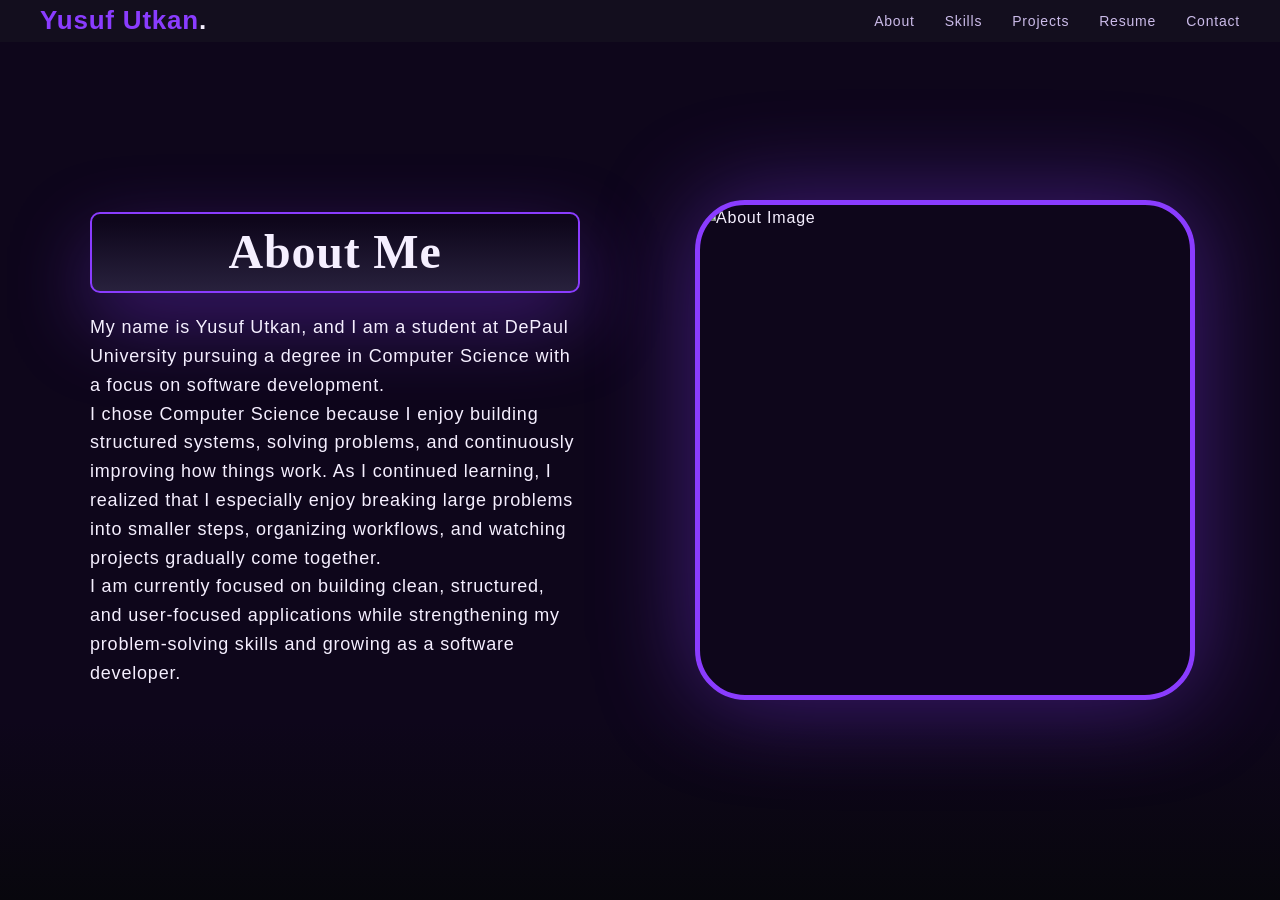
==== about.html @ c804ce98 "Added about.css and Modified about.html" ====
<!DOCTYPE html>
<html lang="en">

<head>
    <meta charset="UTF-8">
    <meta name="viewport" content="width=device-width, initial-scale=1.0">
    <title>Final Project</title>
    <link rel="stylesheet" href="css/style.css">
    <link rel="stylesheet" href="css/about.css">
    <link rel="stylesheet" href="https://cdnjs.cloudflare.com/ajax/libs/font-awesome/6.0.0-beta3/css/all.min.css" />
</head>

<body>
    <nav>
        <h1 class="nav-name"><a href="index.html">Yusuf Utkan<span>.</span></a></h1>
        <ul class="nav-links">
            <li><a href="about.html">About</a></li>
            <li><a href="skills.html">Skills</a></li>
            <li><a href="projects.html">Projects</a></li>
            <li><a href="resume.html">Resume</a></li>
            <li><a href="contact.html">Contact</a></li>
        </ul>
    </nav>
    <div class="container">
        <div class="grid">
            <div class="about-text">
                <h2 class="about-heading">About <span>Me</span></h2>
                <p>
                    My name is Yusuf Utkan, and I am a student at DePaul University pursuing a degree in Computer
                    Science with a focus on software development.
                    <br>
                    I chose Computer Science because I enjoy building structured systems, solving problems, and
                    continuously improving how things work. As I continued learning, I realized that I especially enjoy
                    breaking large problems into smaller steps, organizing workflows, and watching projects gradually
                    come together.
                    <br>
                    I am currently focused on building clean, structured, and user-focused applications while
                    strengthening my problem-solving skills and growing as a software developer.
                </p>
            </div>
            <div class="about-image">
                <img src="images/profile photo.jpeg" alt="About Image">
            </div>
        </div>
</body>

</html>
---- css/style.css ----
* {
  margin: 0;
  padding: 0;
  box-sizing: border-box;
}

html {
  scroll-behavior: smooth;
}

:root {
  --bg-color: #0e061b;
  --bg-color-2: #08070d;
  --surface-color: #15111f;
  --surface-2: #28213d;
  --text-color: #f5efff;
  --muted-text: #cbbbe9;
  --accent-color: #8a3cff;
  --accent-hover: #ab74ff;
  --border-color: #2b223d;
}

@font-face {
  font-family: "Satoshi Variable";
  src: url("../fonts/Satoshi-Variable.ttf") format("truetype");
  font-weight: 100 900;
  font-style: normal;
}

@font-face {
  font-family: "Clash Display";
  src: url("../fonts/ClashDisplay-Variable.ttf") format("truetype");
  font-weight: 100 900;
  font-style: normal;
}

body {
  font-family: "Satoshi Variable", sans-serif;
  letter-spacing: 0.05em;
  background-color: var(--bg-color);
  color: var(--text-color);
  line-height: 1.6;
  min-height: 100vh;
}

nav {
  display: flex;
  position: fixed;
  top: 0;
  width: 100%;
  justify-content: space-between;
  align-items: center;
  padding: 0 40px;
  background-color: #15111fe0;
}

nav .nav-links {
  display: flex;
  margin-left: 10px;
  gap: 30px;
  list-style: none;
}

nav .nav-links a {
  font-family: "Satoshi Variable", sans-serif;
  font-size: 14px;
  display: inline-block;
  text-wrap: nowrap;
  text-decoration: none;
  color: var(--muted-text);
  transition: color 0.3s ease;
}

nav .nav-links a:hover {
  color: var(--text-color);
  transform: scale(1.15);
}
.nav-name a {
  font-family: "Satoshi Variable", sans-serif;
  font-size: 26px;
  text-decoration: none;
  color: var(--accent-color);
}

.nav-name a span {
  color: var(--text-color);
}

/* --- Hero Section --- */

.container {
  background: linear-gradient(
    180deg,
    var(--bg-color) 0%,
    var(--bg-color) 80%,
    var(--bg-color-2) 100%
  );
  display: flex;
  flex-direction: column;
  align-items: center;
  justify-content: center;
  min-height: 100vh;
  padding: 0 50px;
}

.grid {
  display: grid;
  grid-template-columns: 1fr 1fr;
  gap: 40px;
  align-items: center;
}

.image img {
  width: 100%;
  border-radius: 20px;
  box-shadow: 0 0 100px #8a3cff6a;
  border: 5px solid var(--accent-color);
}

.hero {
  display: flex;
  flex-direction: column;
  border-left: 5px solid var(--border-color);
  padding-left: 40px;
}

.hero-eyebrow {
  font-size: 22px;
  color: var(--text-color);
  margin-bottom: 10px;
}

.hero h1 {
  font-family: "Clash Display", serif;
  font-size: 60px;
  margin-bottom: 20px;
}

.hero h1 span {
  color: var(--accent-color);
}

.hero-text {
  font-size: 18px;
  color: var(--muted-text);
  margin-bottom: 30px;
}

.hero-buttons {
  display: flex;
  gap: 20px;
}

.primary-button {
  padding: 12px 30px;
  background-color: var(--accent-color);
  color: var(--text-color);
  text-decoration: none;
  border-radius: 5px;
  transition: background-color 0.3s ease;
}

.secondary-button {
  padding: 12px 30px;
  background-color: transparent;
  color: var(--text-color);
  text-decoration: none;
  border: 2px solid var(--accent-color);
  border-radius: 5px;
  transition:
    background-color 0.3s ease,
    color 0.3s ease;
}

.primary-button:hover {
  background-color: var(--accent-hover);
}

.secondary-button:hover {
  background-color: var(--text-color);
  color: var(--bg-color);
  border-color: var(--bg-color);
}

.primary-button:active,
.secondary-button:active {
  transform: scale(0.95);
}

/* --- Skills Teaser Section --- */

.container-2 {
  display: flex;
  background: linear-gradient(
    180deg,
    var(--bg-color-2) 0%,
    var(--bg-color-2) 80%,
    var(--bg-color) 100%
  );
  flex-direction: column;
  align-items: center;
  justify-content: center;
  min-height: 100vh;
  padding: 0 60px;
}

.grid-2 {
  display: grid;
  grid-template-columns: 1fr 1fr;
  gap: 40px;
  align-items: center;
}

.skills-image img {
  width: 100%;
  height: 450px;
  border-radius: 20px;
  box-shadow: 0 0 100px #8a3cff6a;
  border: 5px solid var(--accent-color);
}

.skills-section {
  display: flex;
  flex-direction: column;
  border-right: 5px solid var(--border-color);
  padding: 0 40px;
  gap: 20px;
}

.skills-section h2 {
  font-family: "Clash Display", serif;
  font-size: 58px;
}

.skills-section h2 span {
  color: var(--accent-color);
}

.skills-description {
  font-size: 20px;
  color: var(--muted-text);
}

.skills-list {
  display: flex;
  flex-wrap: wrap;
  list-style: none;
  gap: 15px;
}

.skills-buttons {
  display: flex;
  flex-wrap: wrap;
  gap: 15px;
}

.skills-list li {
  background-color: var(--bg-color-2);
  padding: 10px 20px;
  border: 2px dashed var(--border-color);
  border-radius: 5px;
  color: var(--text-color);
  font-size: 18px;
  cursor: default;
}

.skills-list .purple {
  border: 2px solid var(--accent-color);
  border-bottom: 5px solid var(--accent-color);
  color: var(--accent-color);
}

.skills-button {
  padding: 12px 30px;
  margin-top: 20px;
  background-color: var(--accent-color);
  color: var(--text-color);
  text-decoration: none;
  border-radius: 5px;
  width: fit-content;
  transition: background-color 0.3s ease;
}

/* Footer Section */

footer {
  background-color: var(--surface-2);
  text-align: center;
  padding: 20px 0 0 0;
}

footer p {
  color: var(--muted-text);
  font-size: 14px;
}

footer .social {
  margin-top: 10px;
  display: flex;
  justify-content: center;
  padding-bottom: 0;
  gap: 20px;
}

footer .social a {
  color: var(--text-color);
  font-size: 38px;
  text-decoration: none;
  transition: color 0.3s ease;
}

footer #github:hover {
  color: #4e4e4e;
}

footer #linkedin:hover {
  color: #0077b5;
}

footer #mail:hover {
  color: #ff9a9a;
}
---- css/about.css ----
.about-text {
  display: flex;
  flex-direction: column;
  padding: 0 40px;
  gap: 20px;
}

.about-text h2 {
  font-family: "Clash Display", serif;
  font-size: 48px;
  background: linear-gradient(180deg,var(--bg-color) 10%,var(--surface-2));
  padding: 0 20px;
  border: 2px solid var(--accent-color);
  text-align: center;
  border-radius: 10px;
  box-shadow: 0 30px 80px #8a3cff59;
}

.about-text p {
  font-size: 18px;
  color: var(--text-color);
}


.about-image img {
  display: flex;
  margin: 0 auto;
  width: 500px;
  height: 500px;
  border-radius: 50px;
  box-shadow: 0 0 100px #8a3cff6a;
  border: 5px solid var(--accent-color);
}
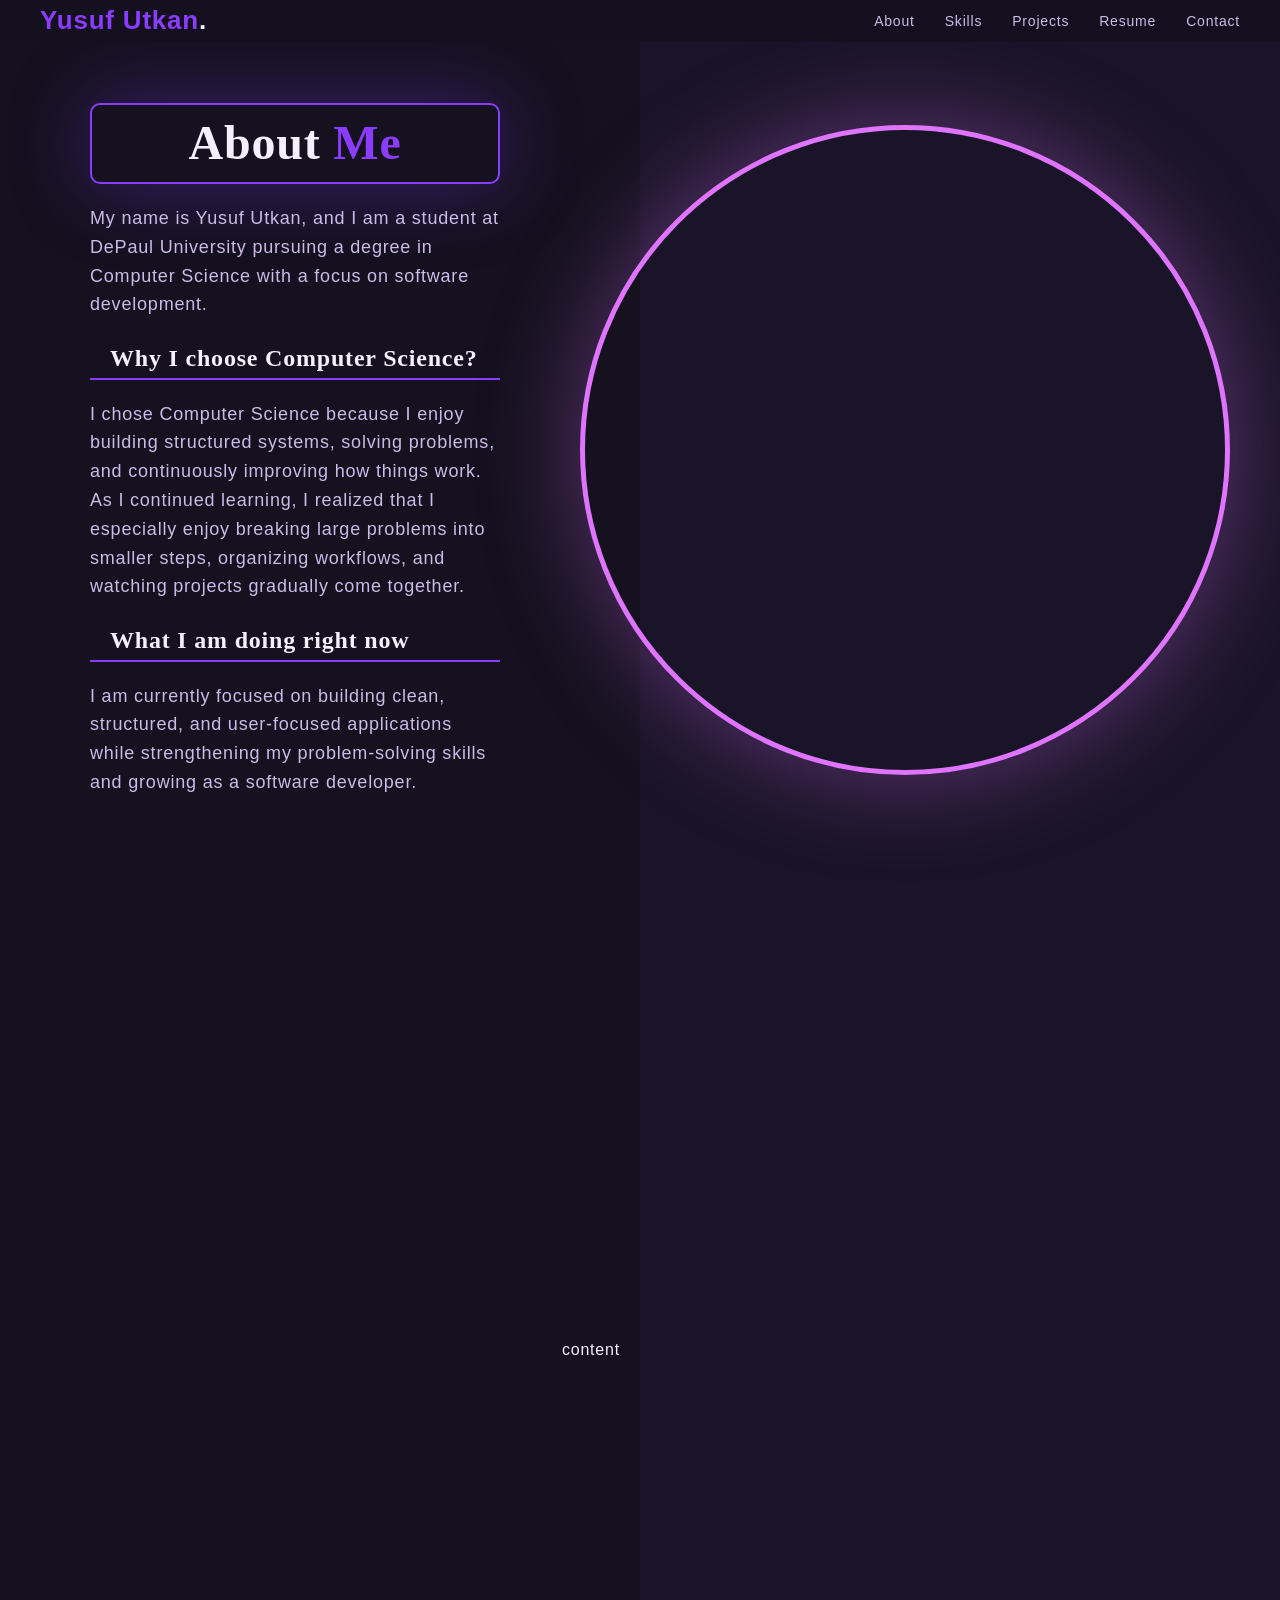
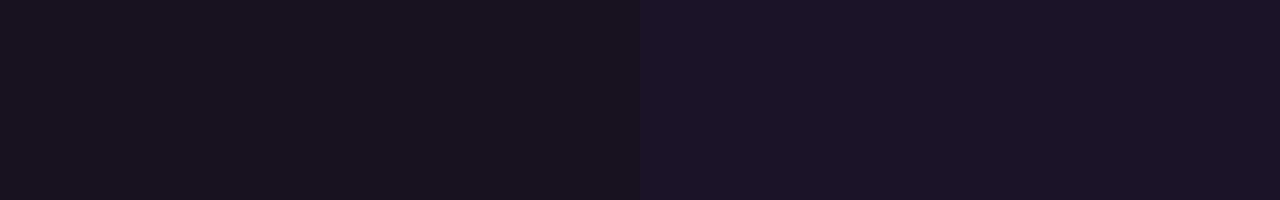
==== commit 550c1eb1: "Major changes to about.html and about.css" ====
--- a/about.html
+++ b/about.html
@@ -21,19 +21,23 @@
             <li><a href="contact.html">Contact</a></li>
         </ul>
     </nav>
-    <div class="container">
-        <div class="grid">
+    <div class="about-container">
+        <div class="about-grid">
             <div class="about-text">
-                <h2 class="about-heading">About <span>Me</span></h2>
+            <h2>About <span>Me</span></h2>
                 <p>
                     My name is Yusuf Utkan, and I am a student at DePaul University pursuing a degree in Computer
                     Science with a focus on software development.
-                    <br>
+                </p>
+                <h3>Why I choose Computer Science?</h3>
+                <p>
                     I chose Computer Science because I enjoy building structured systems, solving problems, and
                     continuously improving how things work. As I continued learning, I realized that I especially enjoy
                     breaking large problems into smaller steps, organizing workflows, and watching projects gradually
                     come together.
-                    <br>
+                </p>
+                <h3>What I am doing right now</h3>
+                <p>
                     I am currently focused on building clean, structured, and user-focused applications while
                     strengthening my problem-solving skills and growing as a software developer.
                 </p>
@@ -42,6 +46,15 @@
                 <img src="images/profile photo.jpeg" alt="About Image">
             </div>
         </div>
+    </div>
+    
+    <!-- Container No 2 -->
+
+    <div class="about-container">
+        <div class="about-grid">
+            content
+        </div>
+    </div>
 </body>
 
 </html>
--- a/css/about.css
+++ b/css/about.css
@@ -1,5 +1,42 @@
+
+:root {
+  /* Color Variables */
+  --bg-color: #0e061b;
+  --bg-color-2: #08070d;
+  --surface-color: #15111f;
+  --surface-2: #28213d;
+  --text-color: #f5efff;
+  --muted-text: #cbbbe9;
+  --accent-color: #8a3cff;
+  --accent-hover: #ab74ff;
+  --border-color: #2b223d;
+  /* Colors for this page */
+  --about-bg: #1a1428;
+  --about-text: #f5efff;
+  --about-accent: #8a3cff;
+  --about-accent-2: #df74ff;
+}
+
+.about-container {
+  background: linear-gradient(90deg, var(--surface-color) 50%, var(--about-bg) 50%);
+  display: flex;
+  flex-direction: column;
+  align-items: center;
+  justify-content: center;
+  min-height: 100vh;
+  padding: 0 50px;
+}
+
+.about-grid {
+  display: grid;
+  grid-template-columns: 1fr 1fr;
+  gap: 40px;
+  align-items: center;
+}
+
 .about-text {
   display: flex;
+  justify-content: center;
   flex-direction: column;
   padding: 0 40px;
   gap: 20px;
@@ -8,26 +45,37 @@
 .about-text h2 {
   font-family: "Clash Display", serif;
   font-size: 48px;
-  background: linear-gradient(180deg,var(--bg-color) 10%,var(--surface-2));
   padding: 0 20px;
-  border: 2px solid var(--accent-color);
+  border: 2px solid var(--about-accent);
   text-align: center;
   border-radius: 10px;
-  box-shadow: 0 30px 80px #8a3cff59;
+  box-shadow: 0 0 80px #8a3cff59;
+}
+
+.about-text h2 span {
+  color: var(--about-accent);
+}
+
+.about-text h3 {
+  font-family: "Satoshi Variable", serif;
+  font-size: 24px;
+  color: var(--about-text);
+  padding: 0 20px;
+  border-bottom: 2px solid var(--about-accent);
 }
 
 .about-text p {
   font-size: 18px;
-  color: var(--text-color);
+  color: var(--muted-text);
 }
 
 
 .about-image img {
   display: flex;
   margin: 0 auto;
-  width: 500px;
-  height: 500px;
-  border-radius: 50px;
-  box-shadow: 0 0 100px #8a3cff6a;
-  border: 5px solid var(--accent-color);
+  width: 650px;
+  height: 650px;
+  border-radius: 50%;
+  box-shadow: 0 0 100px #df74ff59;
+  border: 5px solid var(--about-accent-2);
 }
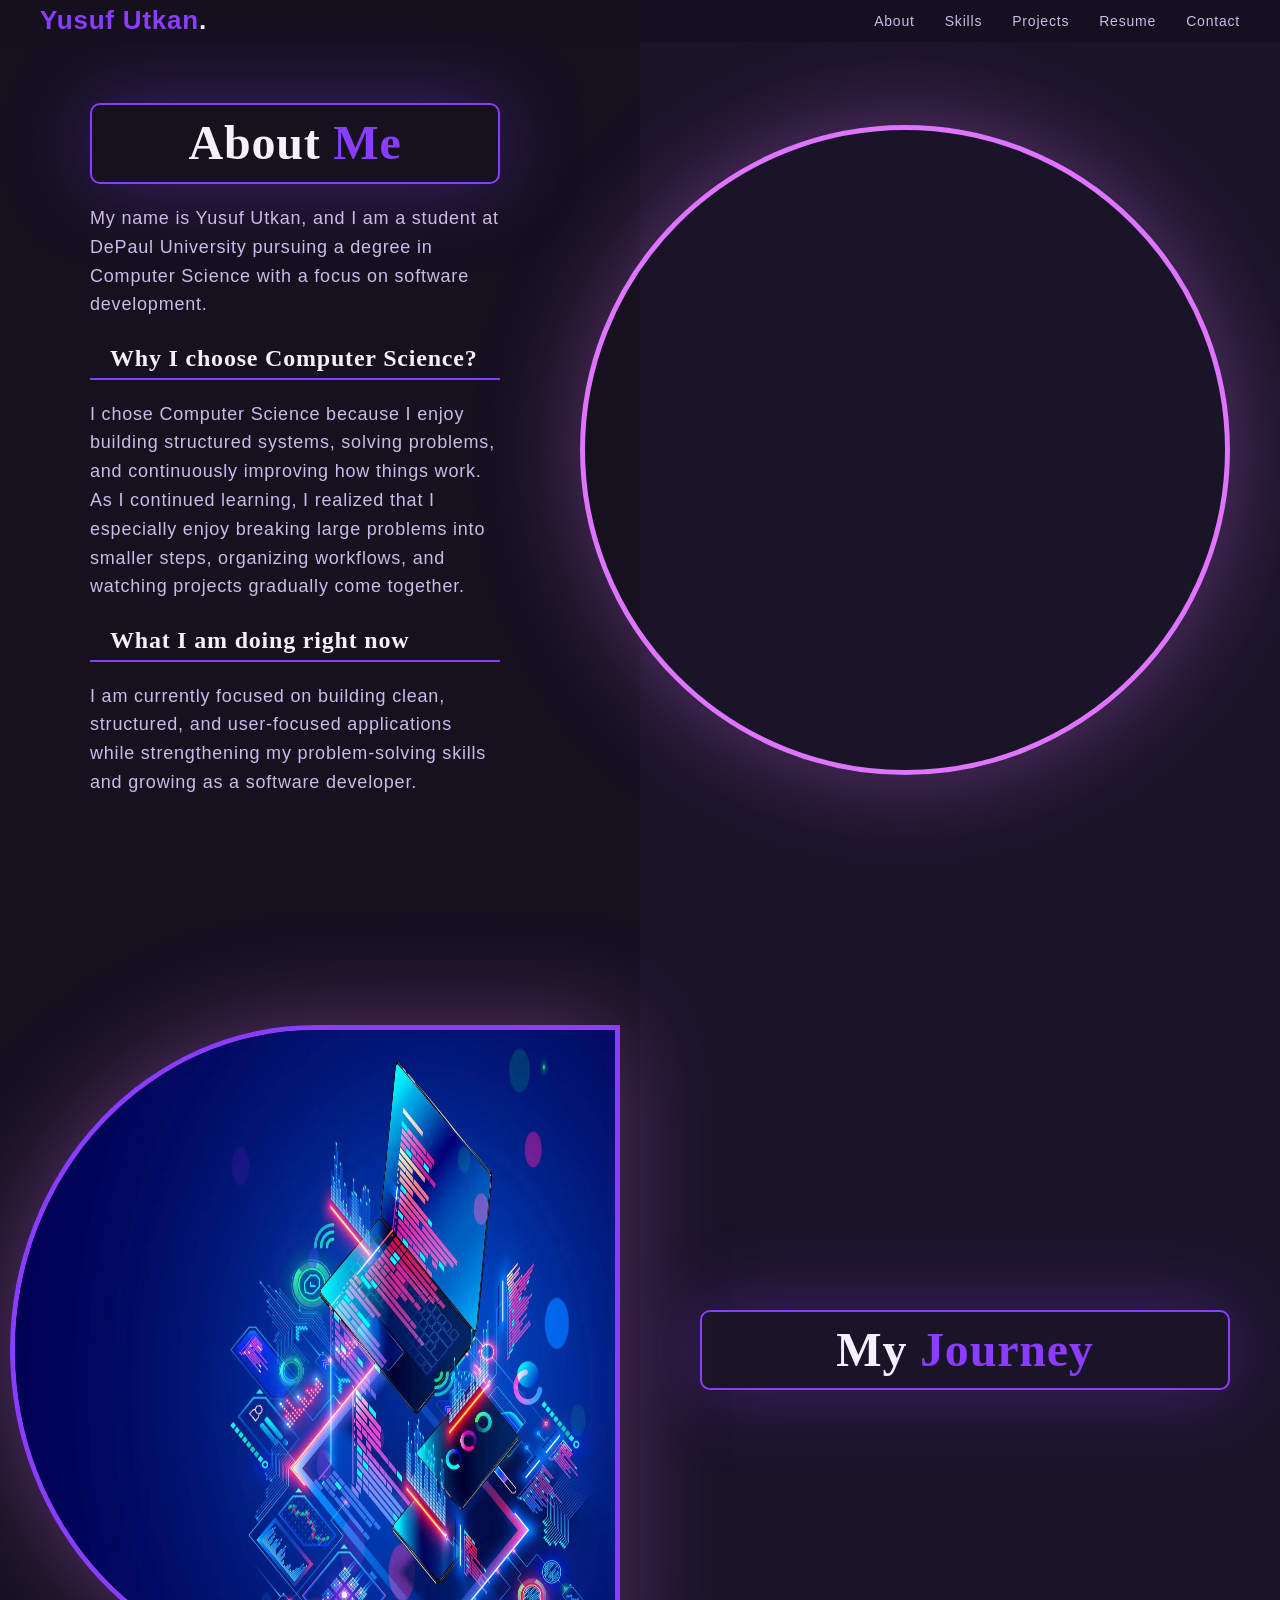
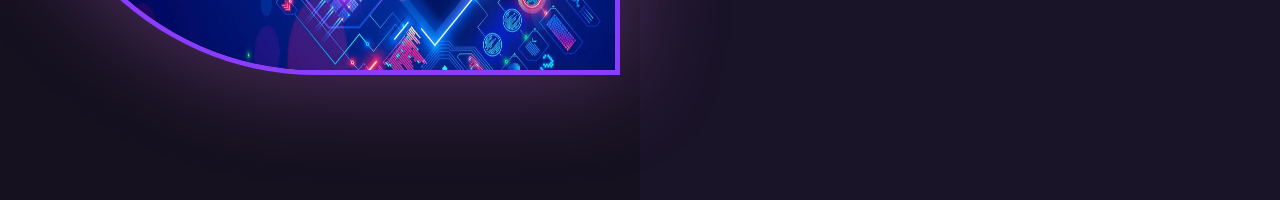
==== commit c0e6aaae: "Updated Portfolio pages and about section styling" ====
--- a/about.html
+++ b/about.html
@@ -50,9 +50,14 @@
     
     <!-- Container No 2 -->
 
-    <div class="about-container">
+    <div class="about-container about-container-2">
         <div class="about-grid">
-            content
+            <div class="about-image-2">
+                <img src="images/programmer-2.jpg" alt="About about-image-2">
+            </div>
+            <div class="about-text">
+                <h2>My <span>Journey</span></h2>
+            </div>
         </div>
     </div>
 </body>
--- a/css/style.css
+++ b/css/style.css
@@ -110,6 +110,8 @@
   align-items: center;
 }
 
+/* MAIN PAGE  */
+
 .image img {
   width: 100%;
   border-radius: 20px;
@@ -281,7 +283,7 @@
   transition: background-color 0.3s ease;
 }
 
-/* Footer Section */
+/* Footer Section for all pages */
 
 footer {
   background-color: var(--surface-2);
--- a/css/about.css
+++ b/css/about.css
@@ -27,6 +27,9 @@
   padding: 0 50px;
 }
 
+.about-container-2 {
+  padding: 0 10px;
+}
 .about-grid {
   display: grid;
   grid-template-columns: 1fr 1fr;
@@ -79,3 +82,17 @@
   box-shadow: 0 0 100px #df74ff59;
   border: 5px solid var(--about-accent-2);
 }
+
+
+/* ------------ */
+/*  Container 2 */
+/* ------------ */
+
+.about-image-2 img {
+  display: flex;
+  width: 100%;
+  height: 650px;
+  border-radius: 50% 0 0 50%;
+  box-shadow: 0 0 100px #df74ff59;
+  border: 5px solid var(--about-accent);
+}
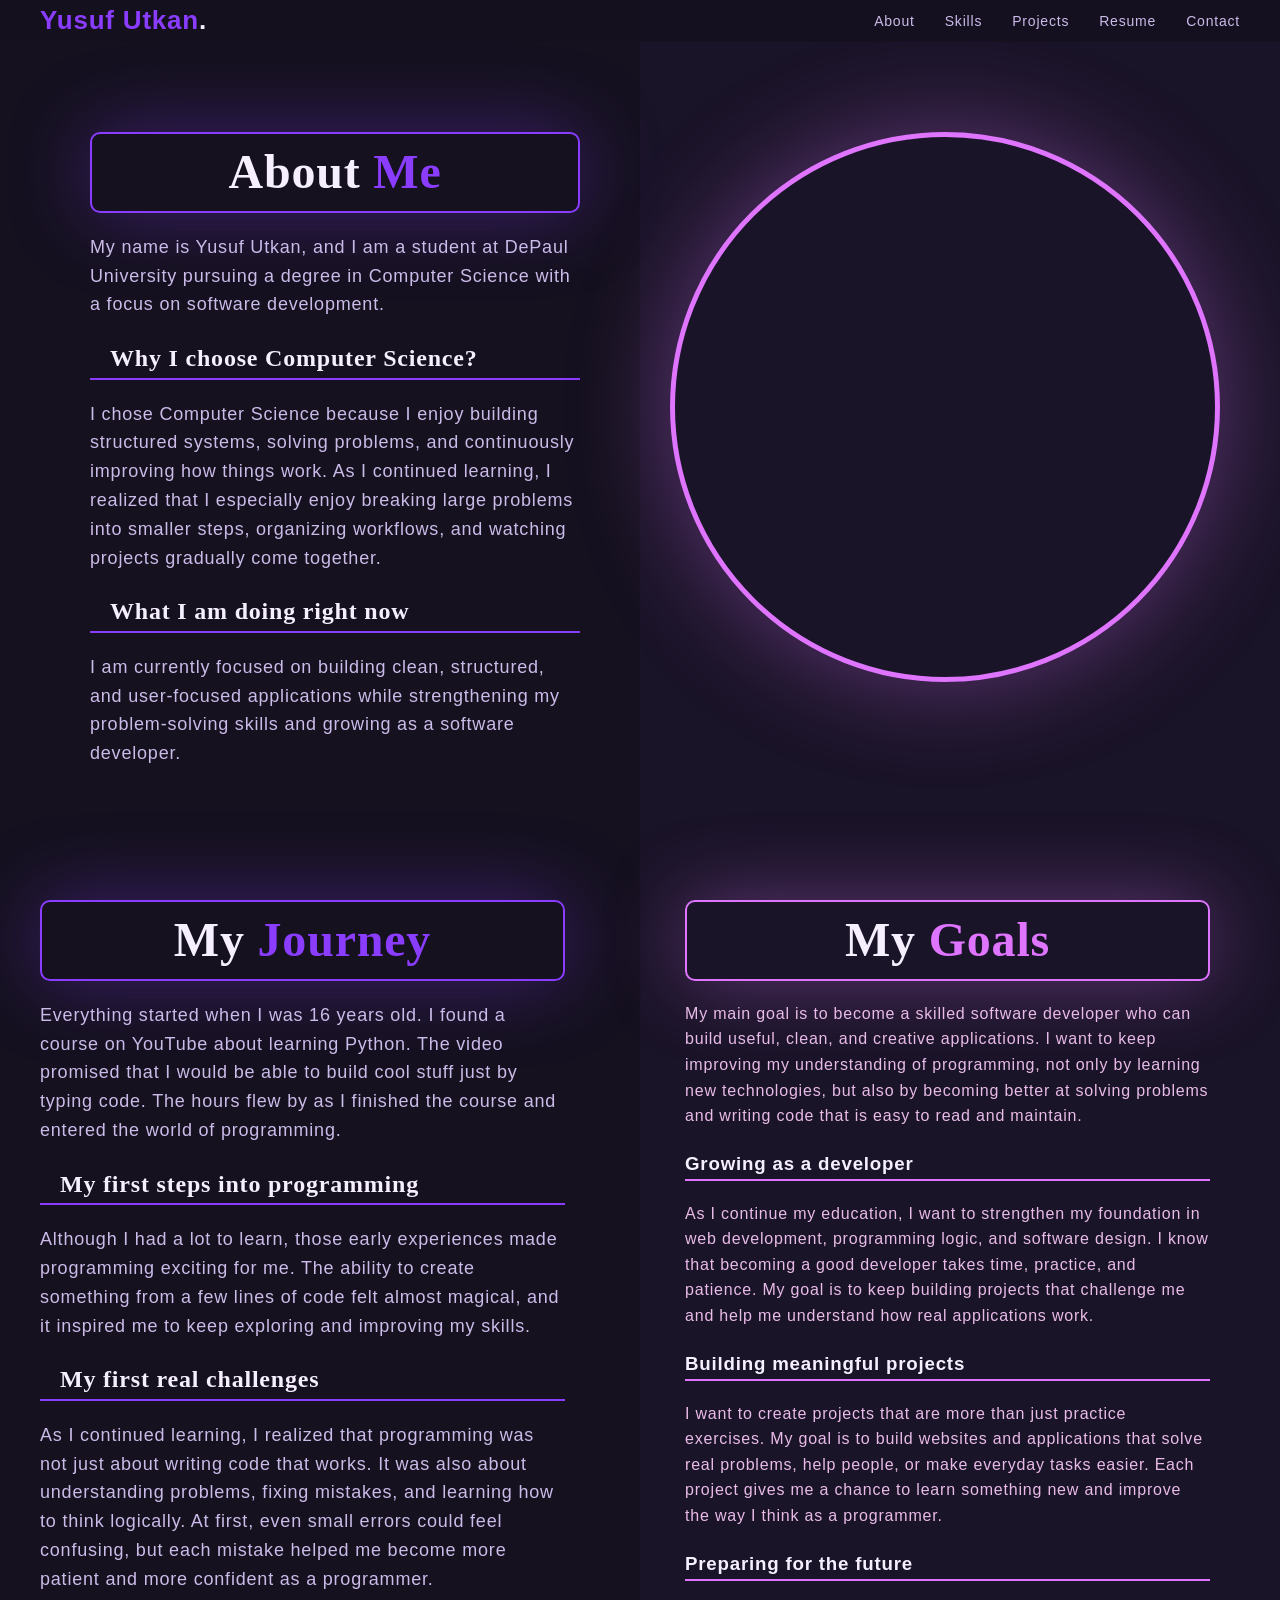
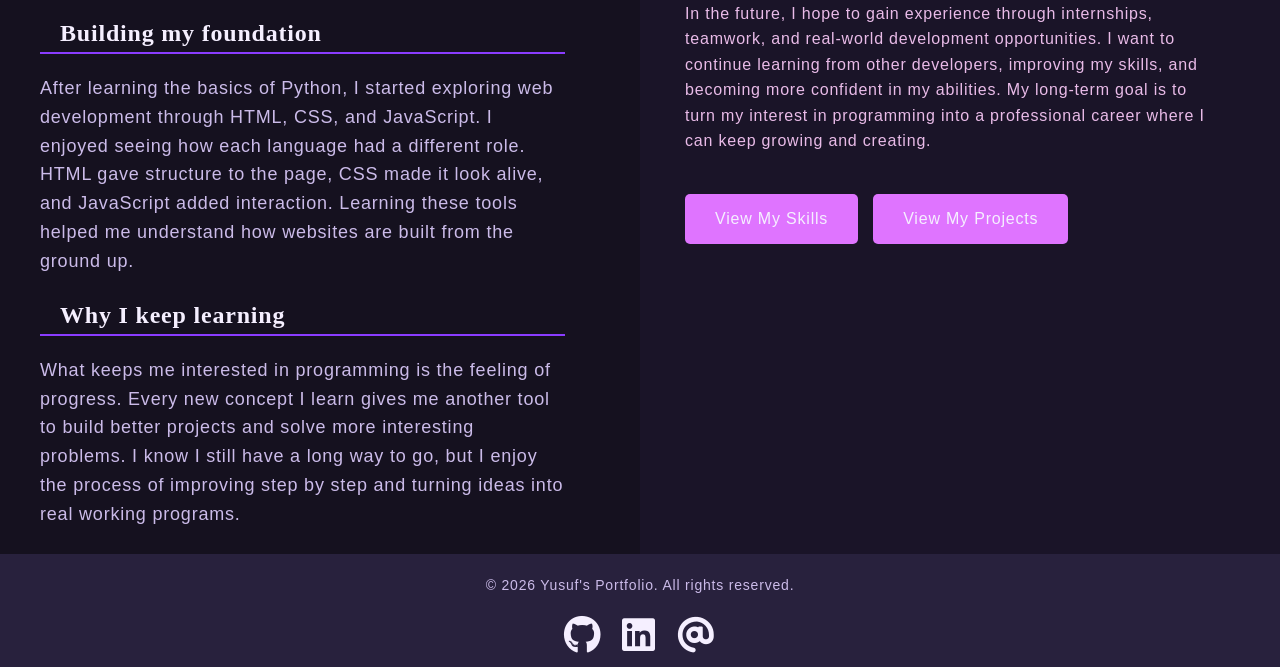
==== commit cc0bda97: "Finished about.html" ====
--- a/about.html
+++ b/about.html
@@ -24,7 +24,7 @@
     <div class="about-container">
         <div class="about-grid">
             <div class="about-text">
-            <h2>About <span>Me</span></h2>
+                <h2>About <span>Me</span></h2>
                 <p>
                     My name is Yusuf Utkan, and I am a student at DePaul University pursuing a degree in Computer
                     Science with a focus on software development.
@@ -47,19 +47,100 @@
             </div>
         </div>
     </div>
-    
+
     <!-- Container No 2 -->
 
     <div class="about-container about-container-2">
         <div class="about-grid">
-            <div class="about-image-2">
-                <img src="images/programmer-2.jpg" alt="About about-image-2">
-            </div>
             <div class="about-text">
                 <h2>My <span>Journey</span></h2>
+                <p>
+                    Everything started when I was 16 years old. I found a course on YouTube about learning Python.
+                    The video promised that I would be able to build cool stuff just by typing code. The hours flew
+                    by as I finished the course and entered the world of programming.
+                </p>
+                <h3>My first steps into programming</h3>
+                <p>
+                    Although I had a lot to learn, those early experiences made programming exciting for me. The
+                    ability to create something from a few lines of code felt almost magical, and it inspired me to
+                    keep exploring and improving my skills.
+                </p>
+                <h3>My first real challenges</h3>
+                <p>
+                    As I continued learning, I realized that programming was not just about writing code that works.
+                    It was also about understanding problems, fixing mistakes, and learning how to think logically.
+                    At first, even small errors could feel confusing, but each mistake helped me become more patient
+                    and more confident as a programmer.
+                </p>
+                <h3>Building my foundation</h3>
+
+                <p>
+                    After learning the basics of Python, I started exploring web development through HTML, CSS,
+                    and JavaScript. I enjoyed seeing how each language had a different role. HTML gave structure
+                    to the page, CSS made it look alive, and JavaScript added interaction. Learning these tools
+                    helped me understand how websites are built from the ground up.
+                </p>
+
+                <h3>Why I keep learning</h3>
+
+                <p>
+                    What keeps me interested in programming is the feeling of progress. Every new concept I learn
+                    gives me another tool to build better projects and solve more interesting problems. I know I
+                    still have a long way to go, but I enjoy the process of improving step by step and turning ideas
+                    into real working programs.
+                </p>
+            </div>
+
+            <div class="about-text-2">
+                <h2>My <span>Goals</span></h2>
+                <p>My main goal is to become a skilled software developer who can build useful, clean, and creative
+                    applications. I want to keep improving my understanding of programming, not only by learning new
+                    technologies, but also by becoming better at solving problems and writing code that is easy to read
+                    and maintain.</p>
+                <h3>Growing as a developer</h3>
+                <p>
+                    As I continue my education, I want to strengthen my foundation in web development, programming
+                    logic, and software design. I know that becoming a good developer takes time, practice, and
+                    patience. My goal is to keep building projects that challenge me and help me understand how real
+                    applications work.
+                </p>
+                <h3>Building meaningful projects</h3>
+                <p>
+                    I want to create projects that are more than just practice exercises. My goal is to build websites
+                    and applications that solve real problems, help people, or make everyday tasks easier. Each project
+                    gives me a chance to learn something new and improve the way I think as a programmer.
+                </p>
+                <h3>Preparing for the future</h3>
+                <p>
+                    In the future, I hope to gain experience through internships, teamwork, and real-world development
+                    opportunities. I want to continue learning from other developers, improving my skills, and becoming
+                    more confident in my abilities. My long-term goal is to turn my interest in programming into a
+                    professional career where I can keep growing and creating.
+                </p>
+                <div class="skills-buttons">
+                    <a class="primary-button skills-button" href="skills.html">View My Skills</a>
+                    <a class="primary-button skills-button" href="projects.html">View My Projects</a>
+                </div>
             </div>
         </div>
     </div>
+    <footer>
+        <p>&copy; 2026 Yusuf's Portfolio. All rights reserved.</p>
+
+        <div class="social">
+            <a href="https://github.com/YusuftheCoder02" id="github" aria-label="GitHub profile">
+                <i class="fa-brands fa-github"></i>
+            </a>
+
+            <a href="https://www.linkedin.com/in/yusuf-utkan-071907400/" id="linkedin" aria-label="LinkedIn profile">
+                <i class="fa-brands fa-linkedin"></i>
+            </a>
+
+            <a href="mailto:yutkan@depaul.edu" id="mail" aria-label="Email Yusuf">
+                <i class="fa-solid fa-at"></i>
+            </a>
+        </div>
+    </footer>
 </body>
 
 </html>
--- a/css/about.css
+++ b/css/about.css
@@ -1,4 +1,3 @@
-
 :root {
   /* Color Variables */
   --bg-color: #0e061b;
@@ -15,6 +14,9 @@
   --about-text: #f5efff;
   --about-accent: #8a3cff;
   --about-accent-2: #df74ff;
+  --accent-hover-2: #fa74ff;
+  --muted-text-2: #e9bbe8;
+
 }
 
 .about-container {
@@ -28,13 +30,19 @@
 }
 
 .about-container-2 {
-  padding: 0 10px;
+  padding: 0 30px 25px 0;
+  display: flex;
+  flex-direction: column;
+  align-items: center;
+  justify-content: center;
+  min-height: 100vh;
 }
+
 .about-grid {
   display: grid;
   grid-template-columns: 1fr 1fr;
   gap: 40px;
-  align-items: center;
+  align-items: flex-start;
 }
 
 .about-text {
@@ -67,6 +75,11 @@
   border-bottom: 2px solid var(--about-accent);
 }
 
+.about-container-2 .about-text-2 h3 {
+  border-bottom: 2px solid var(--about-accent-2);
+  
+}
+
 .about-text p {
   font-size: 18px;
   color: var(--muted-text);
@@ -76,13 +89,40 @@
 .about-image img {
   display: flex;
   margin: 0 auto;
-  width: 650px;
-  height: 650px;
+  width: 550px;
+  height: 550px;
   border-radius: 50%;
   box-shadow: 0 0 100px #df74ff59;
   border: 5px solid var(--about-accent-2);
 }
 
+/* About Text Variant 2 */
+
+.about-text-2 {
+  display: flex;
+  justify-content: center;
+  flex-direction: column;
+  padding: 0 40px;
+  gap: 20px;
+}
+
+.about-text-2 h2 {
+  font-family: "Clash Display", serif;
+  font-size: 48px;
+  padding: 0 20px;
+  border: 2px solid var(--about-accent-2);
+  text-align: center;
+  border-radius: 10px;
+  box-shadow: 0 0 80px #df74ff59;
+}
+
+.about-text-2 h2 span {
+  color: var(--about-accent-2);
+}
+
+.about-text-2 p {
+  color: var(--muted-text-2);
+}
 
 /* ------------ */
 /*  Container 2 */
@@ -90,9 +130,22 @@
 
 .about-image-2 img {
   display: flex;
-  width: 100%;
+  width: 650px;
   height: 650px;
-  border-radius: 50% 0 0 50%;
+  border-radius: 25%;
   box-shadow: 0 0 100px #df74ff59;
   border: 5px solid var(--about-accent);
+}
+
+.primary-button {
+  padding: 12px 30px;
+  background-color: var(--about-accent-2);
+  color: var(--text-color);
+  text-decoration: none;
+  border-radius: 5px;
+  transition: background-color 0.3s ease;
+}
+
+.primary-button:hover {
+  background-color: var(--accent-hover-2);
 }
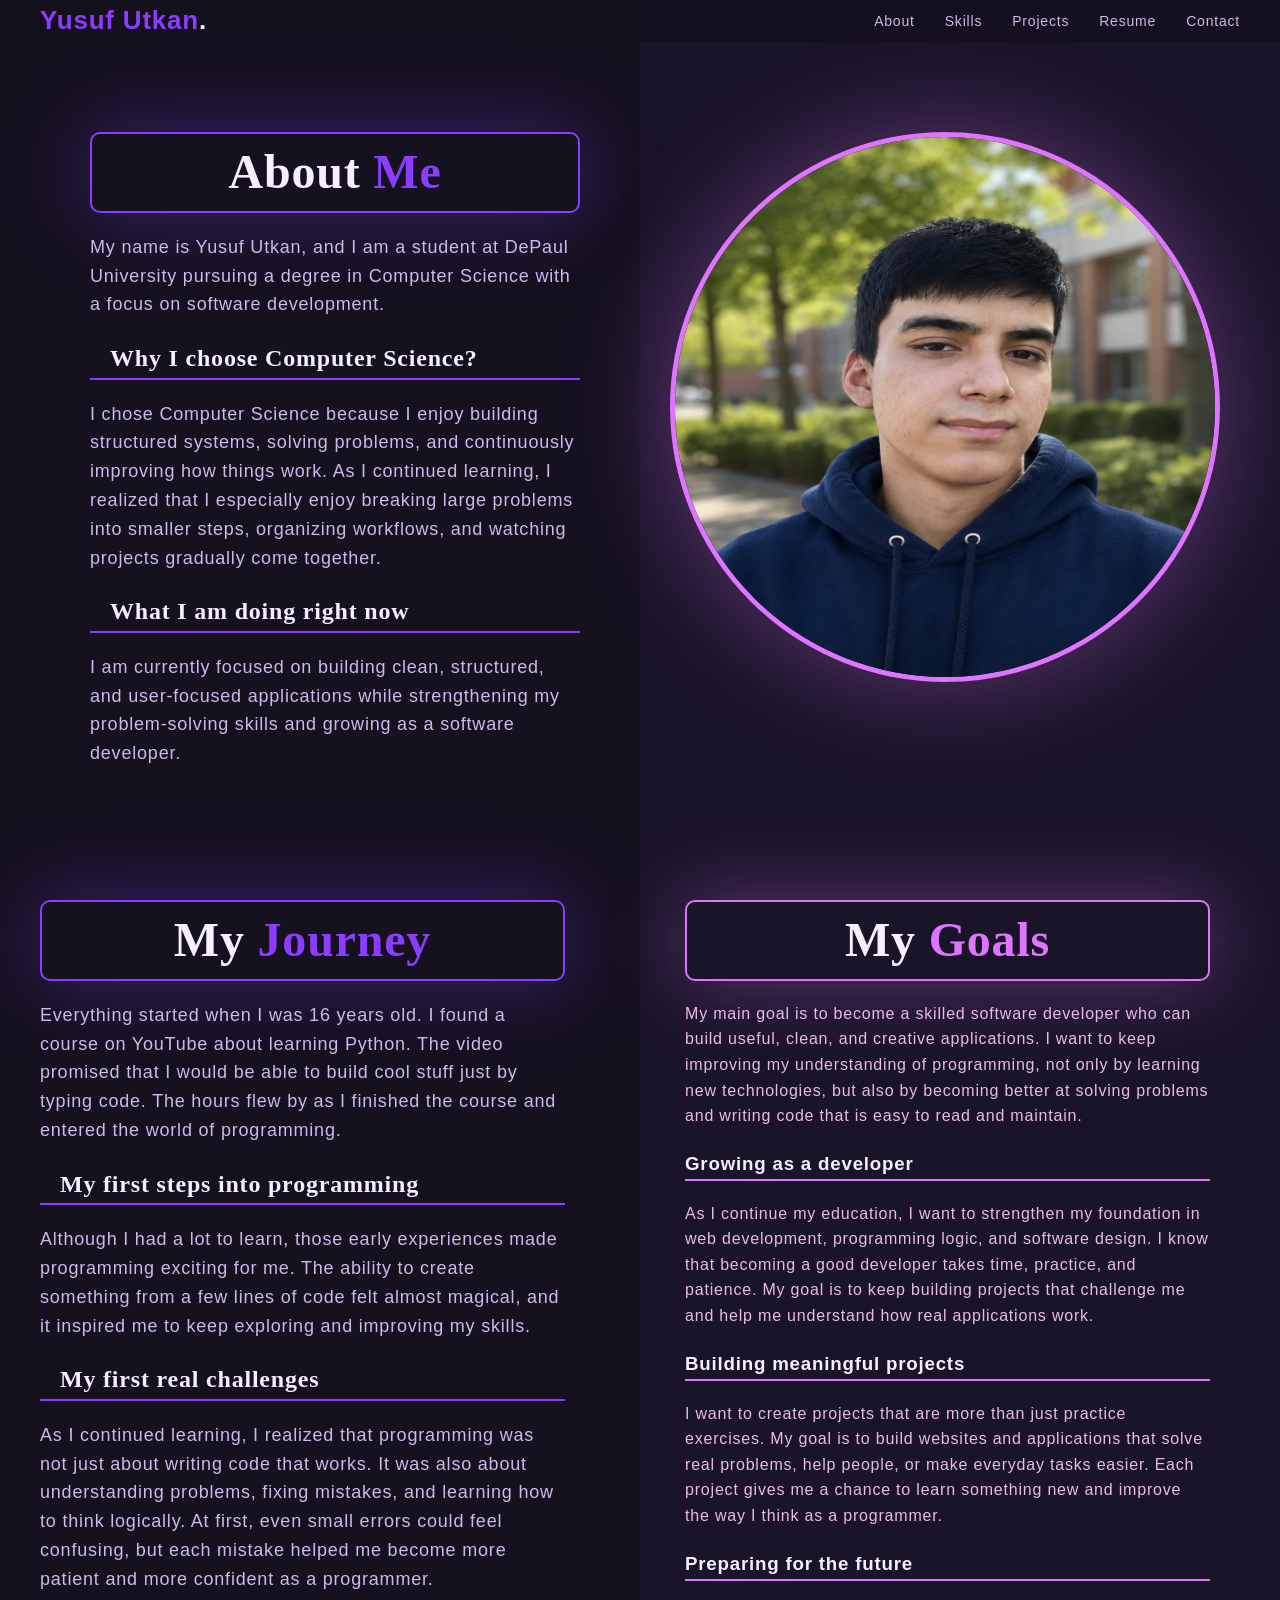
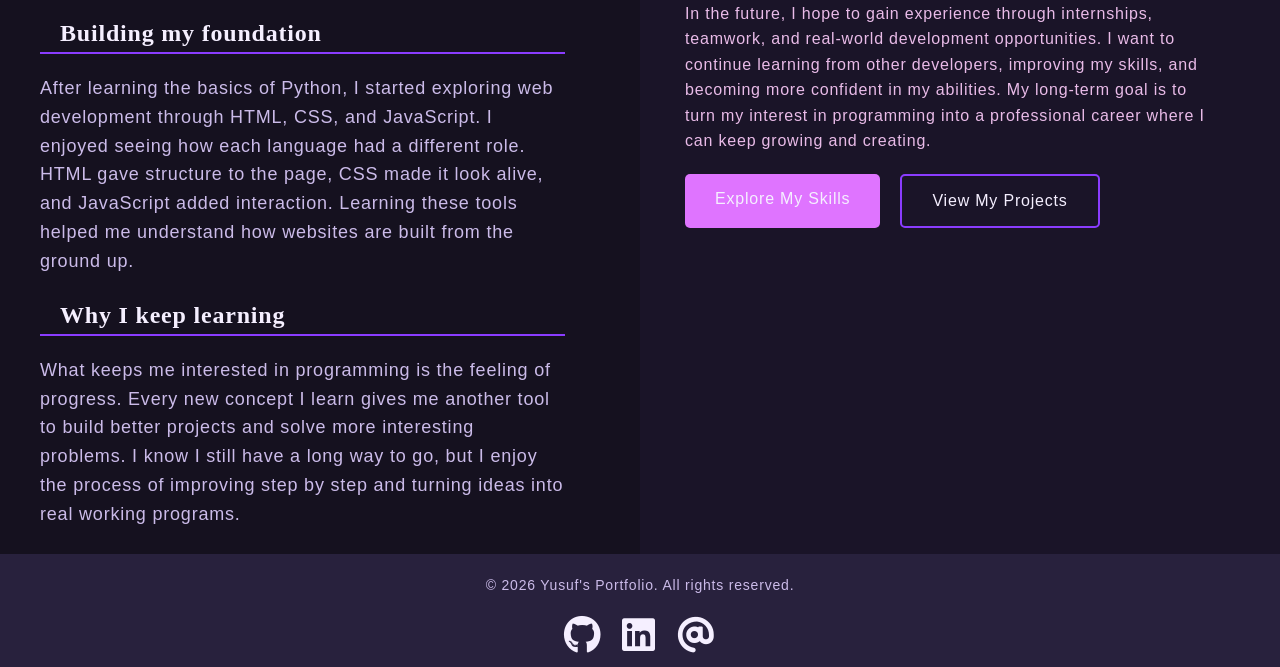
==== commit 500d1089: "created a grid layout for the skills page" ====
--- a/about.html
+++ b/about.html
@@ -4,7 +4,7 @@
 <head>
     <meta charset="UTF-8">
     <meta name="viewport" content="width=device-width, initial-scale=1.0">
-    <title>Final Project</title>
+    <title>Yusuf Utkan | Portfolio</title>
     <link rel="stylesheet" href="css/style.css">
     <link rel="stylesheet" href="css/about.css">
     <link rel="stylesheet" href="https://cdnjs.cloudflare.com/ajax/libs/font-awesome/6.0.0-beta3/css/all.min.css" />
@@ -43,7 +43,7 @@
                 </p>
             </div>
             <div class="about-image">
-                <img src="images/profile photo.jpeg" alt="About Image">
+                <img src="images/profile photo 2.png">
             </div>
         </div>
     </div>
@@ -117,9 +117,9 @@
                     more confident in my abilities. My long-term goal is to turn my interest in programming into a
                     professional career where I can keep growing and creating.
                 </p>
-                <div class="skills-buttons">
-                    <a class="primary-button skills-button" href="skills.html">View My Skills</a>
-                    <a class="primary-button skills-button" href="projects.html">View My Projects</a>
+                <div class="hero-buttons">
+                    <a class="primary-button" href="skills.html">Explore My Skills</a>
+                    <a class="secondary-button" href="projects.html">View My Projects</a>
                 </div>
             </div>
         </div>
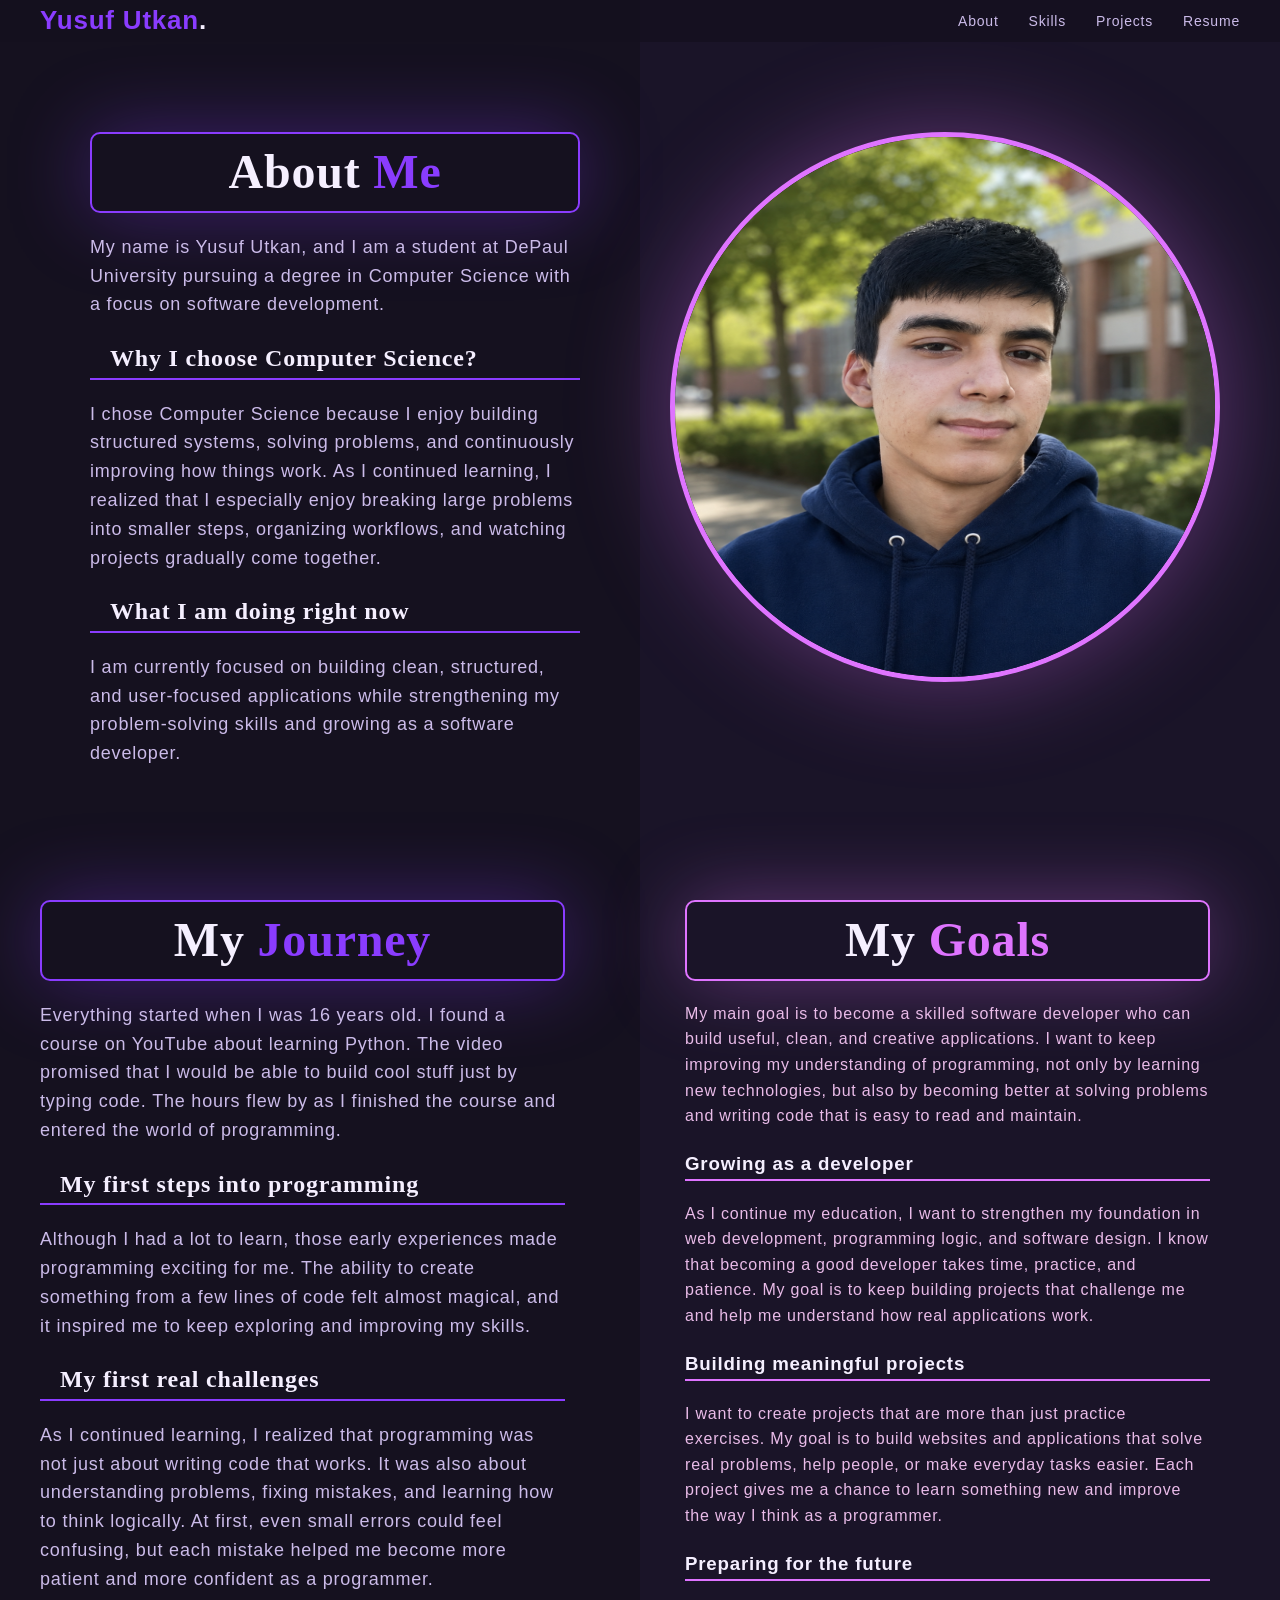
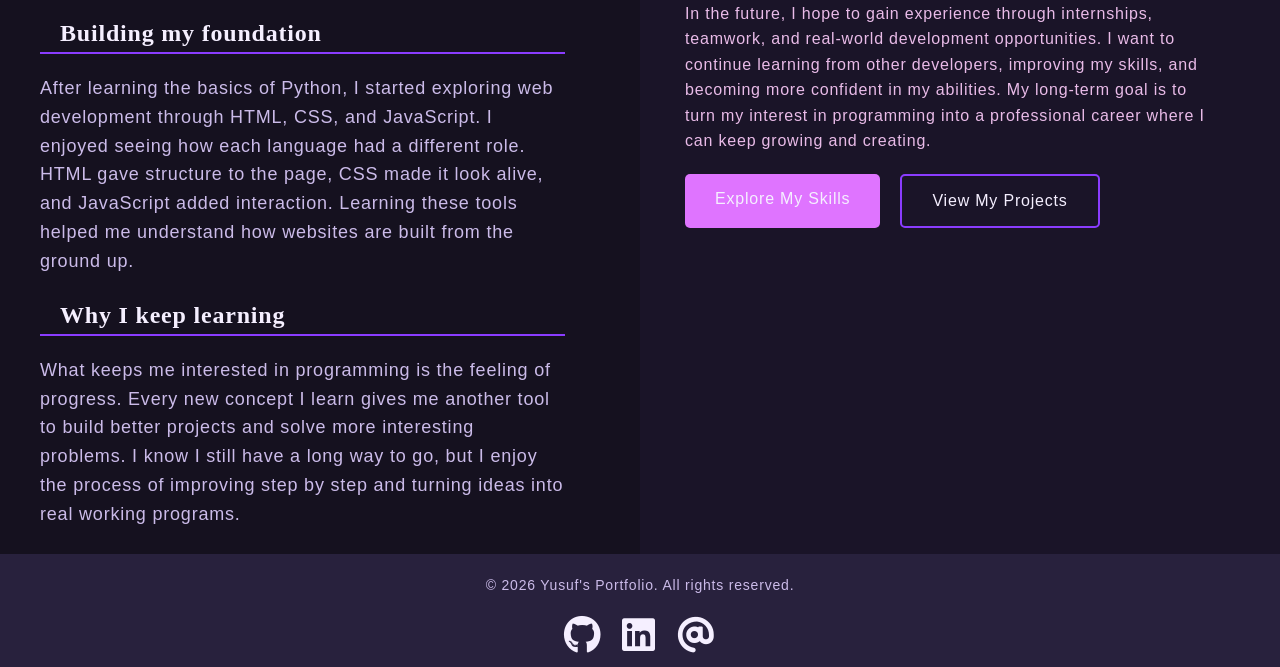
==== commit f2277479: "Deleted contact.html and added resume.html links back." ====
--- a/about.html
+++ b/about.html
@@ -18,7 +18,6 @@
             <li><a href="skills.html">Skills</a></li>
             <li><a href="projects.html">Projects</a></li>
             <li><a href="resume.html">Resume</a></li>
-            <li><a href="contact.html">Contact</a></li>
         </ul>
     </nav>
     <div class="about-container">
